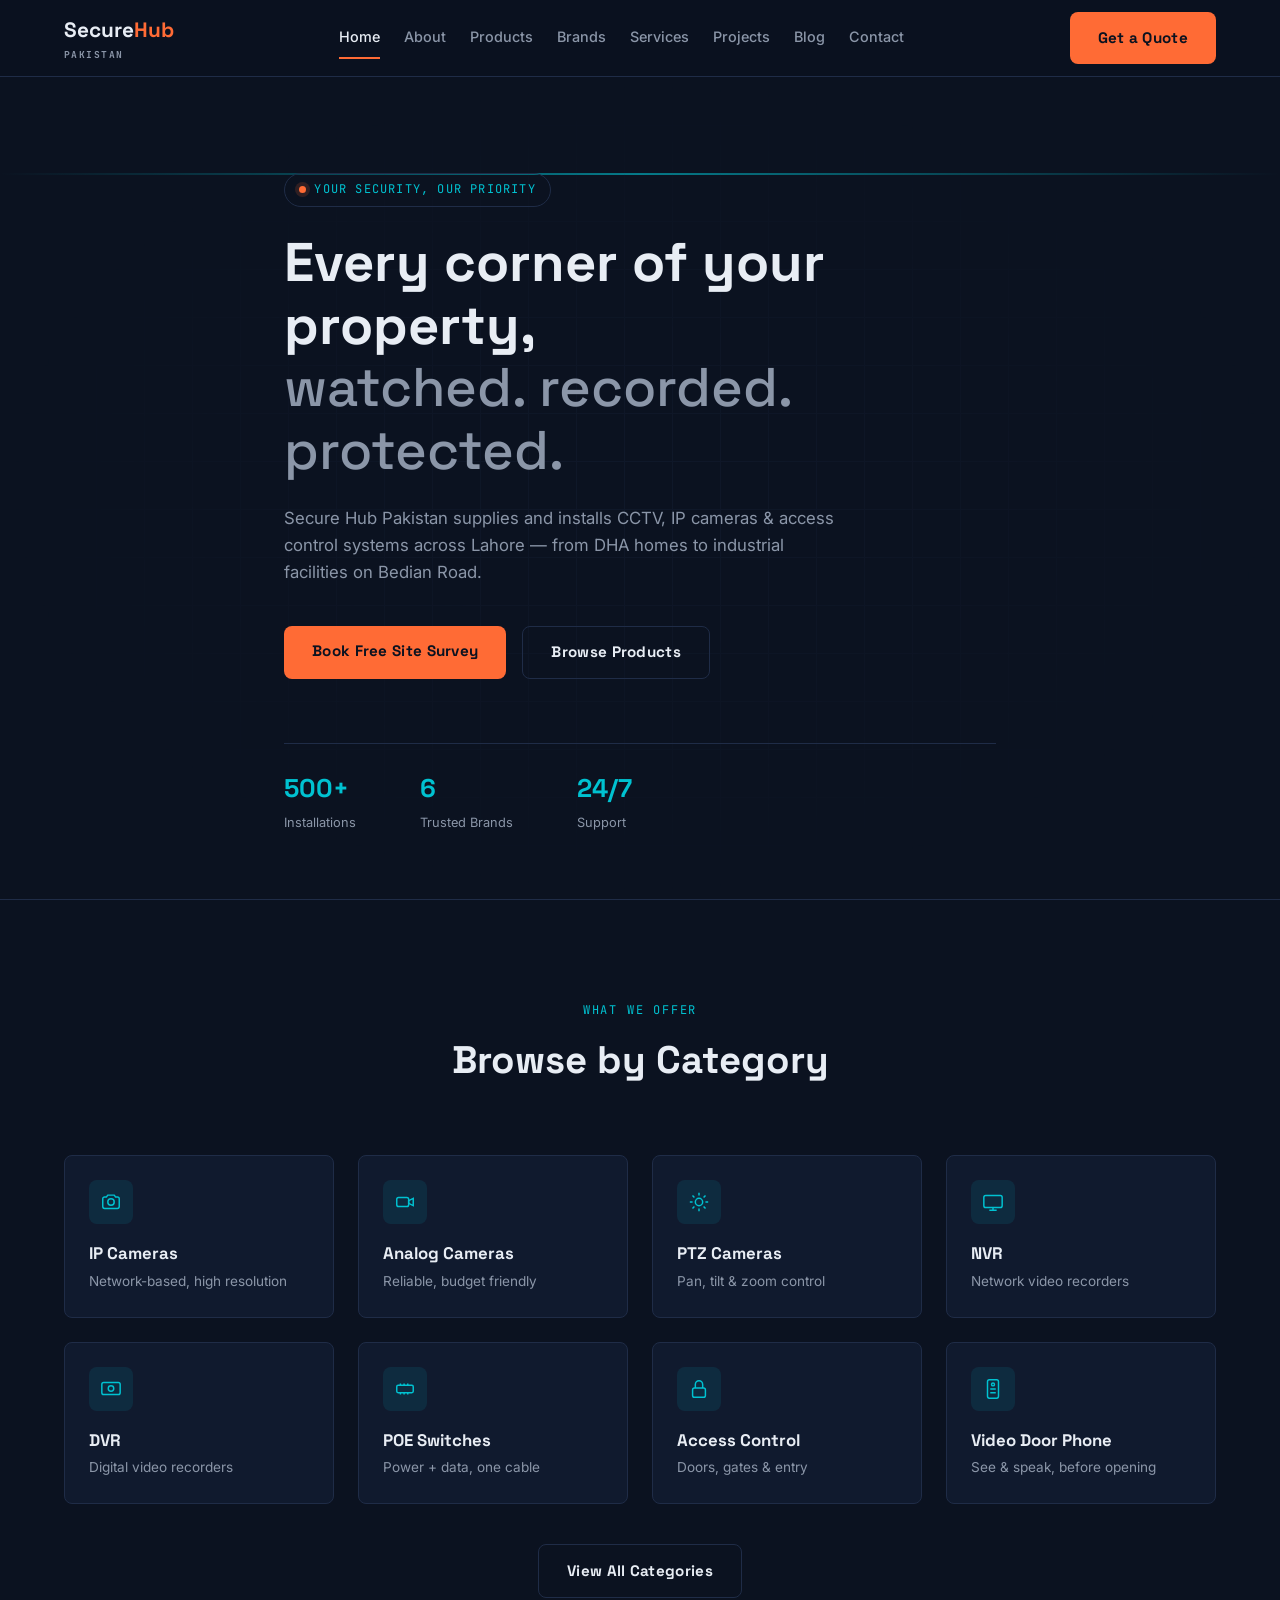
==== index.html @ 729c8b2f "Add navbar, hero, and categories section" ====
<!DOCTYPE html>
<html lang="en">
<head>
<meta charset="UTF-8">
<meta name="viewport" content="width=device-width, initial-scale=1.0">
<title>Secure Hub Pakistan | CCTV & Security Solutions Lahore</title>
<meta name="description" content="Secure Hub Pakistan - Trusted CCTV, IP Cameras & Security Systems dealer and installer in Lahore. Hikvision, Dahua, EZVIZ, IMOU, Tiandy, UNV.">
<link rel="preconnect" href="https://fonts.googleapis.com">
<link href="https://fonts.googleapis.com/css2?family=Space+Grotesk:wght@500;700&family=Inter:wght@400;500;600&family=JetBrains+Mono:wght@500&display=swap" rel="stylesheet">
<link rel="stylesheet" href="assets/css/variables.css">
<link rel="stylesheet" href="assets/css/style.css">
</head>
<body>

<!-- ===== NAVBAR ===== -->
<header class="navbar" id="navbar">
  <div class="container navbar__inner">
    <a href="index.html" class="navbar__logo">
      Secure<span>Hub</span> <small>PAKISTAN</small>
    </a>

    <nav class="navbar__links" id="navLinks">
      <a href="index.html" class="active">Home</a>
      <a href="about.html">About</a>
      <a href="products.html">Products</a>
      <a href="brands.html">Brands</a>
      <a href="services.html">Services</a>
      <a href="projects.html">Projects</a>
      <a href="blog.html">Blog</a>
      <a href="contact.html">Contact</a>
    </nav>

    <a href="contact.html" class="btn btn--primary navbar__cta">Get a Quote</a>

    <button class="navbar__toggle" id="navToggle" aria-label="Toggle menu">
      <span></span><span></span><span></span>
    </button>
  </div>
</header>

<!-- ===== HERO ===== -->
<section class="hero">
  <div class="hero__scanline"></div>
  <div class="hero__grid"></div>

  <div class="container hero__inner">
    <div class="hero__badge">
  <span class="hero__dot"></span> YOUR SECURITY, OUR PRIORITY
</div>

    <h1 class="hero__title">
      Every corner of your property,<br>
      <span>watched. recorded. protected.</span>
    </h1>

    <p class="hero__subtitle">
      Secure Hub Pakistan supplies and installs CCTV, IP cameras & access
      control systems across Lahore — from DHA homes to industrial
      facilities on Bedian Road.
    </p>

    <div class="hero__actions">
      <a href="contact.html" class="btn btn--primary">Book Free Site Survey</a>
      <a href="products.html" class="btn btn--ghost">Browse Products</a>
    </div>

    <div class="hero__stats">
      <div class="hero__stat">
        <strong>500+</strong>
        <span>Installations</span>
      </div>
      <div class="hero__stat">
        <strong>6</strong>
        <span>Trusted Brands</span>
      </div>
      <div class="hero__stat">
        <strong>24/7</strong>
        <span>Support</span>
      </div>
    </div>
  </div>
</section>
<!-- ===== PRODUCT CATEGORIES ===== -->
<section class="categories">
  <div class="container">
    <div class="section__head">
      <span class="section__eyebrow">WHAT WE OFFER</span>
      <h2 class="section__title">Browse by Category</h2>
    </div>

    <div class="categories__grid" id="categoriesGrid">
      <!-- Cards load automatically from data/categories.json -->
    </div>

    <div class="categories__more">
      <a href="products.html" class="btn btn--ghost">View All Categories</a>
    </div>
  </div>
</section>

<script src="assets/js/main.js"></script>
<script src="assets/js/categories.js"></script>
</body>
</html>
---- assets/css/variables.css ----
:root {
  /* Colors */
  --color-bg: #0B1220;
  --color-surface: #101A2E;
  --color-surface-light: #16223B;
  --color-text: #E8EDF4;
  --color-text-muted: #8B96A8;
  --color-accent: #FF6B35;      /* CTA / warm alert */
  --color-accent-hover: #FF7F52;
  --color-signal: #00C2D1;      /* tech / status cyan */
  --color-border: #1F2C47;

  /* Type */
  --font-display: 'Space Grotesk', sans-serif;
  --font-body: 'Inter', sans-serif;
  --font-mono: 'JetBrains Mono', monospace;

  /* Spacing scale */
  --space-1: 0.5rem;
  --space-2: 1rem;
  --space-3: 1.5rem;
  --space-4: 2.5rem;
  --space-5: 4rem;
  --space-6: 6rem;

  /* Layout */
  --container-width: 1200px;
  --radius: 8px;
}
---- assets/css/style.css ----
* { margin: 0; padding: 0; box-sizing: border-box; }

body {
  background: var(--color-bg);
  color: var(--color-text);
  font-family: var(--font-body);
  line-height: 1.6;
}

.container {
  max-width: var(--container-width);
  margin: 0 auto;
  padding: 0 var(--space-3);
}

a { text-decoration: none; color: inherit; }
ul { list-style: none; }

/* ===== Buttons ===== */
.btn {
  display: inline-block;
  padding: 0.85rem 1.75rem;
  border-radius: var(--radius);
  font-family: var(--font-display);
  font-weight: 700;
  font-size: 0.95rem;
  letter-spacing: 0.02em;
  transition: transform 0.15s ease, background 0.2s ease;
}
.btn--primary {
  background: var(--color-accent);
  color: #0B1220;
}
.btn--primary:hover {
  background: var(--color-accent-hover);
  transform: translateY(-2px);
}
.btn--ghost {
  border: 1px solid var(--color-border);
  color: var(--color-text);
}
.btn--ghost:hover {
  border-color: var(--color-signal);
  color: var(--color-signal);
}

/* ===== Navbar ===== */
.navbar {
  position: sticky;
  top: 0;
  z-index: 100;
  background: rgba(11, 18, 32, 0.85);
  backdrop-filter: blur(10px);
  border-bottom: 1px solid var(--color-border);
}
.navbar__inner {
  display: flex;
  align-items: center;
  justify-content: space-between;
  height: 76px;
}
.navbar__logo {
  font-family: var(--font-display);
  font-size: 1.3rem;
  font-weight: 700;
}
.navbar__logo span { color: var(--color-accent); }
.navbar__logo small {
  display: block;
  font-family: var(--font-mono);
  font-size: 0.6rem;
  letter-spacing: 0.15em;
  color: var(--color-text-muted);
}
.navbar__links {
  display: flex;
  gap: var(--space-3);
}
.navbar__links a {
  font-size: 0.9rem;
  font-weight: 500;
  color: var(--color-text-muted);
  padding: 0.5rem 0;
  border-bottom: 2px solid transparent;
  transition: color 0.2s ease, border-color 0.2s ease;
}
.navbar__links a:hover,
.navbar__links a.active {
  color: var(--color-text);
  border-bottom-color: var(--color-accent);
}
.navbar__toggle {
  display: none;
  flex-direction: column;
  gap: 5px;
  background: none;
  border: none;
  cursor: pointer;
}
.navbar__toggle span {
  width: 24px;
  height: 2px;
  background: var(--color-text);
}

/* ===== Hero ===== */
.hero {
  position: relative;
  overflow: hidden;
  padding: var(--space-6) 0 var(--space-5);
}
.hero__grid {
  position: absolute;
  inset: 0;
  background-image:
    linear-gradient(var(--color-border) 1px, transparent 1px),
    linear-gradient(90deg, var(--color-border) 1px, transparent 1px);
  background-size: 48px 48px;
  opacity: 0.25;
  mask-image: radial-gradient(ellipse at center, black 0%, transparent 70%);
}
.hero__scanline {
  position: absolute;
  left: 0; right: 0;
  height: 2px;
  background: linear-gradient(90deg, transparent, var(--color-signal), transparent);
  opacity: 0.6;
  animation: scan 6s linear infinite;
}
@keyframes scan {
  0% { top: 0%; }
  100% { top: 100%; }
}
.hero__inner {
  position: relative;
  z-index: 1;
  max-width: 760px;
}
.hero__badge {
  display: inline-flex;
  align-items: center;
  gap: 0.5rem;
  font-family: var(--font-mono);
  font-size: 0.75rem;
  letter-spacing: 0.1em;
  color: var(--color-signal);
  border: 1px solid var(--color-border);
  padding: 0.4rem 0.9rem;
  border-radius: 999px;
  margin-bottom: var(--space-3);
}
.hero__dot {
  width: 7px; height: 7px;
  border-radius: 50%;
  background: var(--color-accent);
  box-shadow: 0 0 0 4px rgba(255,107,53,0.15);
}
.hero__title {
  font-family: var(--font-display);
  font-size: clamp(2.2rem, 5vw, 3.4rem);
  font-weight: 700;
  line-height: 1.15;
  margin-bottom: var(--space-3);
}
.hero__title span { color: var(--color-text-muted); font-weight: 500; }
.hero__subtitle {
  font-size: 1.05rem;
  color: var(--color-text-muted);
  max-width: 560px;
  margin-bottom: var(--space-4);
}
.hero__actions {
  display: flex;
  gap: var(--space-2);
  margin-bottom: var(--space-5);
  flex-wrap: wrap;
}
.hero__stats {
  display: flex;
  gap: var(--space-5);
  padding-top: var(--space-3);
  border-top: 1px solid var(--color-border);
}
.hero__stat strong {
  display: block;
  font-family: var(--font-display);
  font-size: 1.6rem;
  color: var(--color-signal);
}
.hero__stat span {
  font-size: 0.8rem;
  color: var(--color-text-muted);
}

/* ===== Responsive ===== */
@media (max-width: 860px) {
  .navbar__links, .navbar__cta { display: none; }
  .navbar__toggle { display: flex; }
  .hero__stats { gap: var(--space-4); }
}
/* ===== Section Head (reusable) ===== */
.section__head {
  text-align: center;
  max-width: 560px;
  margin: 0 auto var(--space-5);
}
.section__eyebrow {
  font-family: var(--font-mono);
  font-size: 0.75rem;
  letter-spacing: 0.15em;
  color: var(--color-signal);
}
.section__title {
  font-family: var(--font-display);
  font-size: clamp(1.8rem, 3.5vw, 2.4rem);
  font-weight: 700;
  margin-top: var(--space-1);
}

/* ===== Categories ===== */
.categories {
  padding: var(--space-6) 0;
  border-top: 1px solid var(--color-border);
}
.categories__grid {
  display: grid;
  grid-template-columns: repeat(4, 1fr);
  gap: var(--space-3);
}
.cat-card {
  background: var(--color-surface);
  border: 1px solid var(--color-border);
  border-radius: var(--radius);
  padding: var(--space-3);
  transition: border-color 0.2s ease, transform 0.2s ease, background 0.2s ease;
}
.cat-card:hover {
  border-color: var(--color-accent);
  background: var(--color-surface-light);
  transform: translateY(-4px);
}
.cat-card__icon {
  width: 44px;
  height: 44px;
  display: flex;
  align-items: center;
  justify-content: center;
  border-radius: var(--radius);
  background: rgba(0, 194, 209, 0.1);
  color: var(--color-signal);
  margin-bottom: var(--space-2);
}
.cat-card:hover .cat-card__icon {
  background: rgba(255, 107, 53, 0.12);
  color: var(--color-accent);
}
.cat-card__icon svg { width: 22px; height: 22px; }
.cat-card h3 {
  font-family: var(--font-display);
  font-size: 1.05rem;
  font-weight: 700;
  margin-bottom: 0.25rem;
}
.cat-card p {
  font-size: 0.85rem;
  color: var(--color-text-muted);
}
.categories__more {
  text-align: center;
  margin-top: var(--space-4);
}

@media (max-width: 960px) {
  .categories__grid { grid-template-columns: repeat(2, 1fr); }
}
@media (max-width: 480px) {
  .categories__grid { grid-template-columns: 1fr; }
}
.cat-card__img {
  width: 100%;
  height: 120px;
  object-fit: cover;
  border-radius: var(--radius);
  margin-bottom: var(--space-2);
}
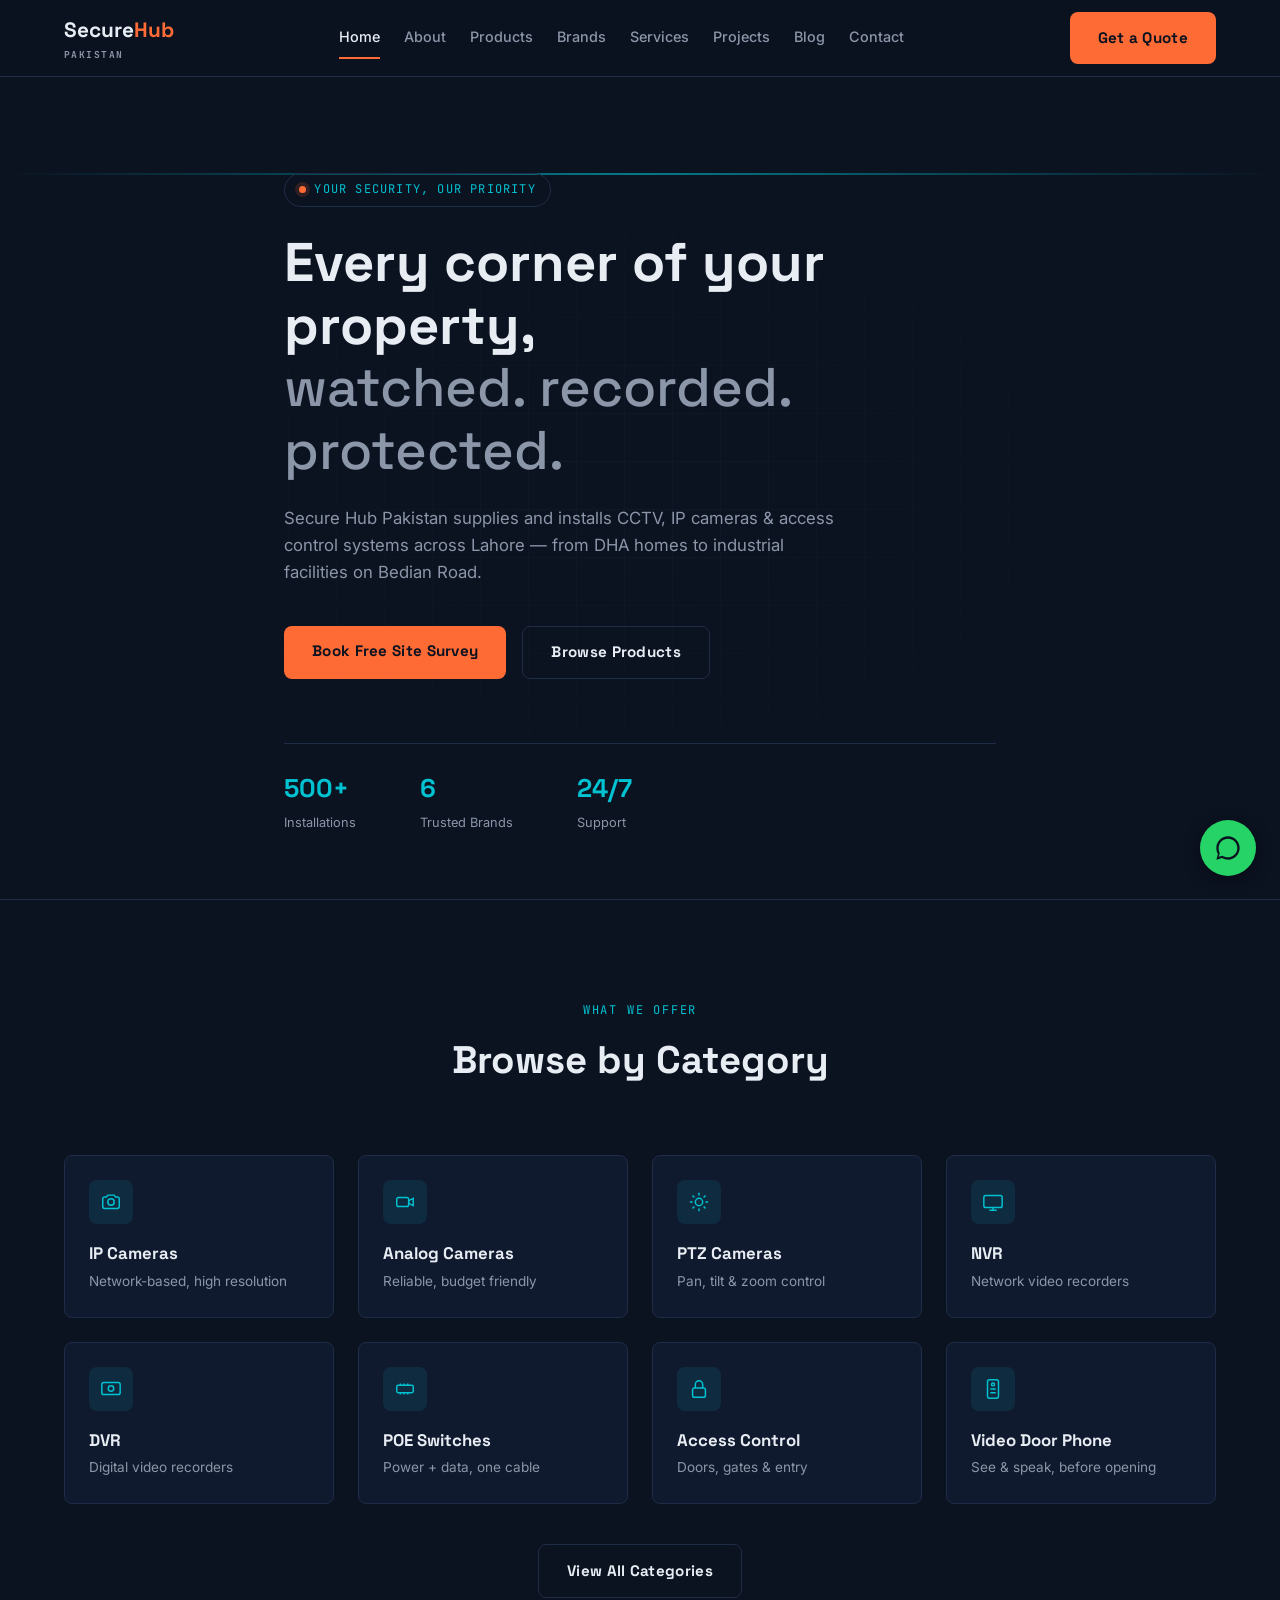
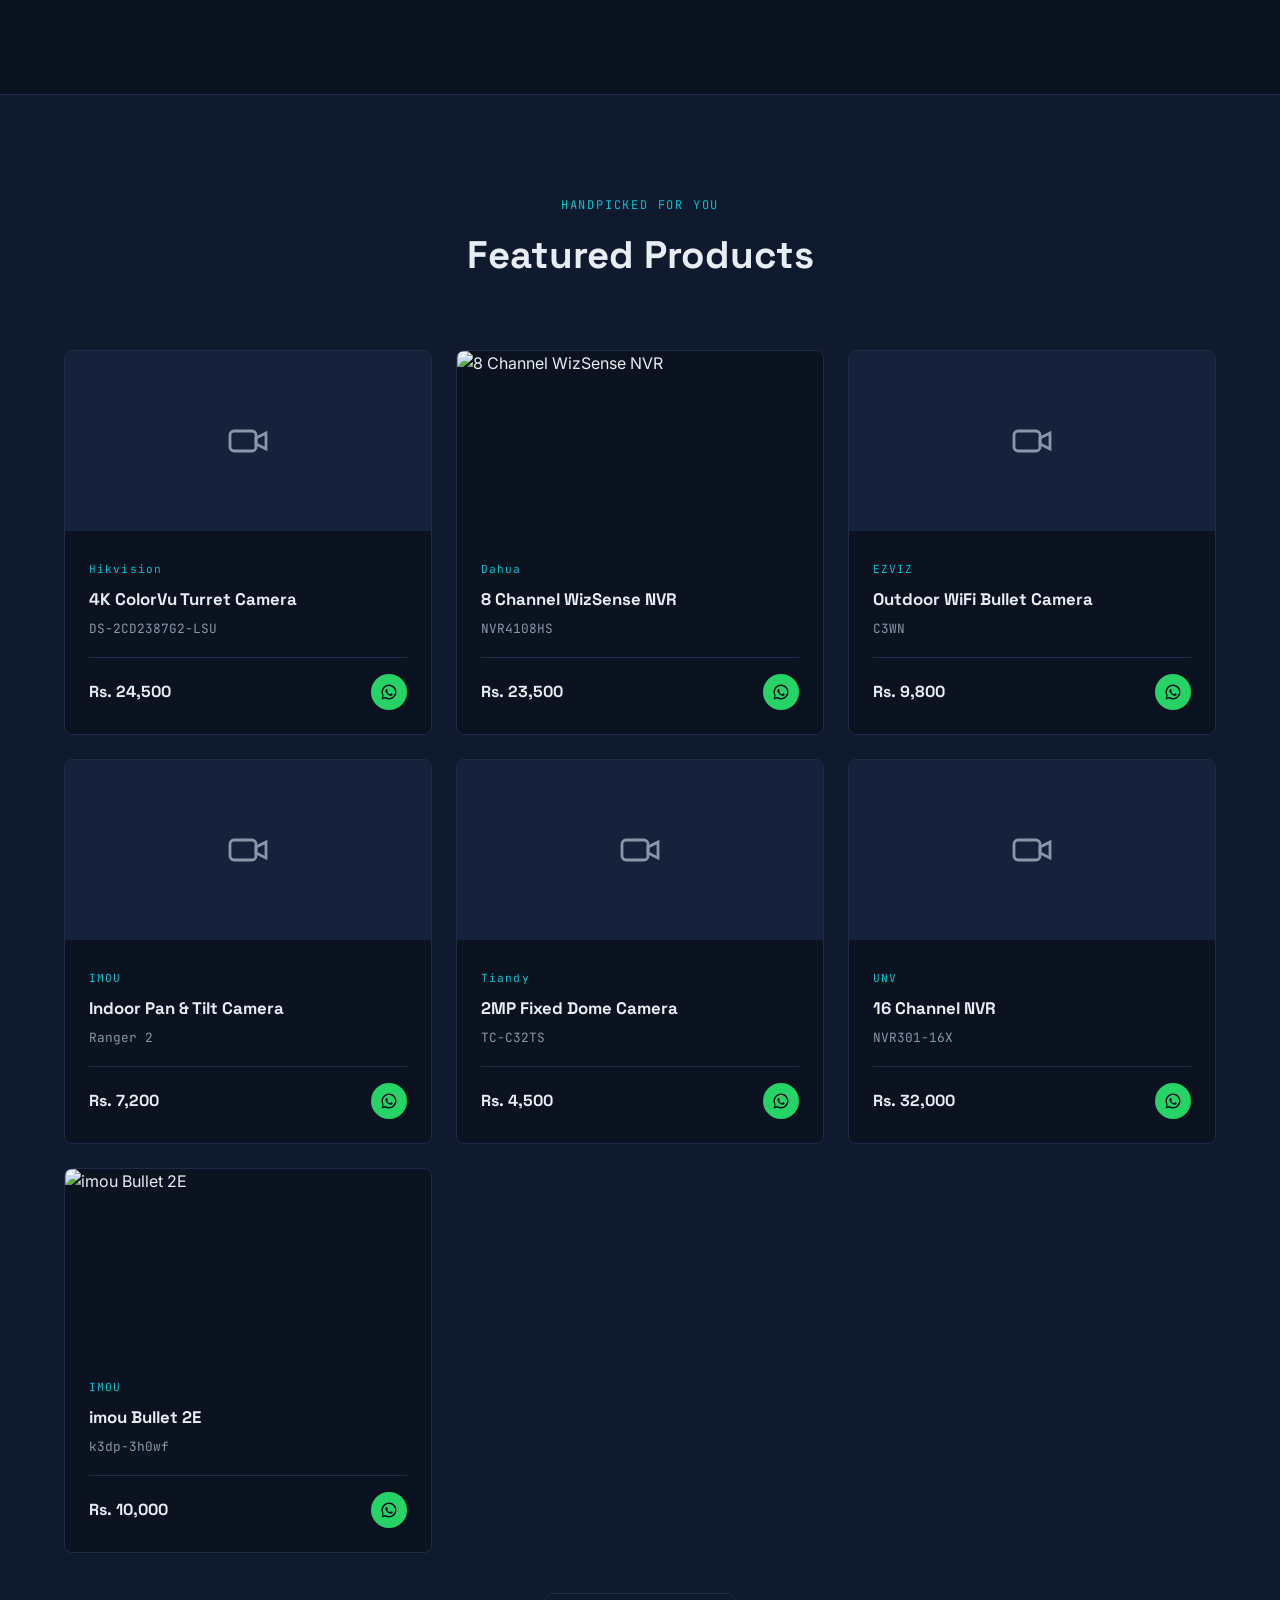
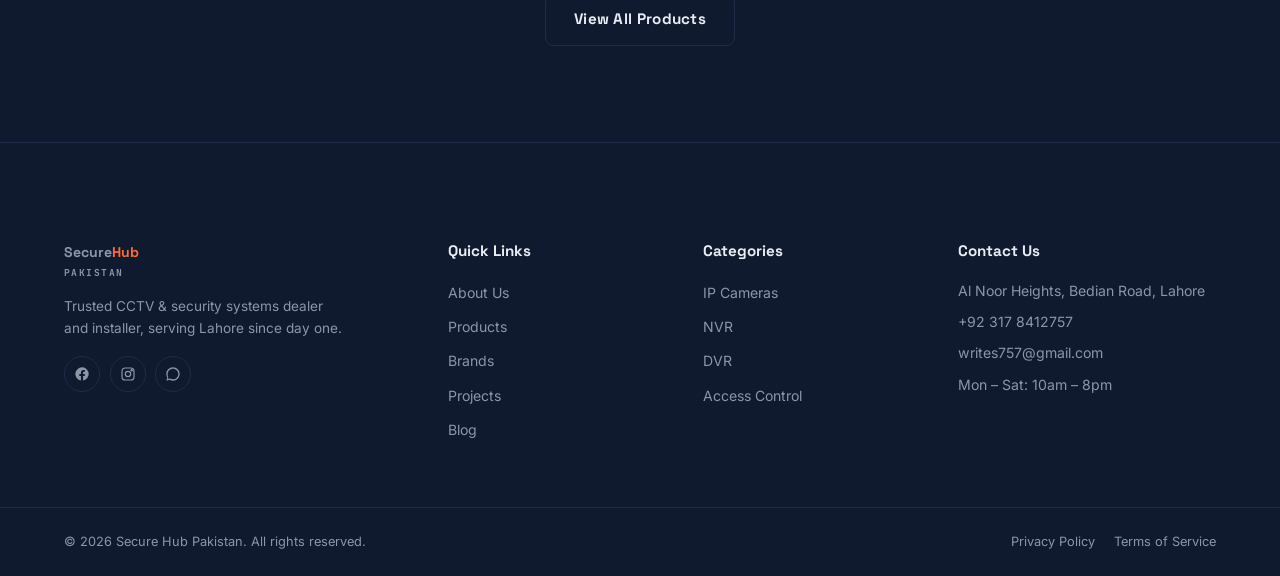
==== commit d62f04ed: "Fix footer structure, add real contact info" ====
--- a/index.html
+++ b/index.html
@@ -97,8 +97,95 @@
     </div>
   </div>
 </section>
+<!-- ===== FEATURED PRODUCTS ===== -->
+<section class="featured">
+  <div class="container">
+    <div class="section__head">
+      <span class="section__eyebrow">HANDPICKED FOR YOU</span>
+      <h2 class="section__title">Featured Products</h2>
+    </div>
+
+    <div class="featured__grid" id="featuredGrid">
+      <!-- Cards load automatically from data/products.json -->
+    </div>
+
+    <div class="categories__more">
+      <a href="products.html" class="btn btn--ghost">View All Products</a>
+    </div>
+  </div>
+</section>
+
+<!-- ===== FOOTER ===== -->
+<footer class="footer">
+  <div class="container footer__grid">
+
+    <div class="footer__col footer__brand">
+      <a href="index.html" class="footer__logo">Secure<span>Hub</span> <small>PAKISTAN</small></a>
+      <p>Trusted CCTV & security systems dealer and installer, serving Lahore since day one.</p>
+      <div class="footer__social">
+        <a href="#" aria-label="Facebook">
+          <svg viewBox="0 0 24 24" fill="currentColor"><path d="M22 12a10 10 0 1 0-11.6 9.9v-7H7.9V12h2.5V9.8c0-2.5 1.5-3.9 3.8-3.9 1.1 0 2.2.2 2.2.2v2.4h-1.2c-1.2 0-1.6.8-1.6 1.6V12h2.8l-.4 2.9h-2.4v7A10 10 0 0 0 22 12z"/></svg>
+        </a>
+        <a href="#" aria-label="Instagram">
+          <svg viewBox="0 0 24 24" fill="none" stroke="currentColor" stroke-width="1.8"><rect x="3" y="3" width="18" height="18" rx="5"/><circle cx="12" cy="12" r="4"/><circle cx="17.5" cy="6.5" r="1"/></svg>
+        </a>
+        <a href="https://wa.me/923178412757" aria-label="WhatsApp">
+          <svg viewBox="0 0 24 24" fill="currentColor"><path d="M12 2C6.48 2 2 6.48 2 12c0 1.87.5 3.63 1.38 5.15L2 22l4.98-1.35A9.94 9.94 0 0 0 12 22c5.52 0 10-4.48 10-10S17.52 2 12 2zm0 18c-1.6 0-3.13-.42-4.47-1.22l-.32-.19-3.14.85.85-3.06-.2-.32A7.94 7.94 0 0 1 4 12c0-4.41 3.59-8 8-8s8 3.59 8 8-3.59 8-8 8z"/></svg>
+        </a>
+      </div>
+    </div>
+
+    <div class="footer__col">
+      <h4>Quick Links</h4>
+      <ul>
+        <li><a href="about.html">About Us</a></li>
+        <li><a href="products.html">Products</a></li>
+        <li><a href="brands.html">Brands</a></li>
+        <li><a href="projects.html">Projects</a></li>
+        <li><a href="blog.html">Blog</a></li>
+      </ul>
+    </div>
+
+    <div class="footer__col">
+      <h4>Categories</h4>
+      <ul>
+        <li><a href="products.html?cat=ip-cameras">IP Cameras</a></li>
+        <li><a href="products.html?cat=nvr">NVR</a></li>
+        <li><a href="products.html?cat=dvr">DVR</a></li>
+        <li><a href="products.html?cat=access-control">Access Control</a></li>
+      </ul>
+    </div>
+
+    <div class="footer__col">
+      <h4>Contact Us</h4>
+      <ul class="footer__contact">
+        <li>Al Noor Heights, Bedian Road, Lahore</li>
+        <li><a href="tel:+923178412757">+92 317 8412757</a></li>
+        <li><a href="mailto:writes757@gmail.com">writes757@gmail.com</a></li>
+        <li>Mon – Sat: 10am – 8pm</li>
+      </ul>
+    </div>
+
+  </div>
+
+  <div class="footer__bottom">
+    <div class="container footer__bottom-inner">
+      <p>&copy; <span id="year"></span> Secure Hub Pakistan. All rights reserved.</p>
+      <div class="footer__legal">
+        <a href="privacy-policy.html">Privacy Policy</a>
+        <a href="terms.html">Terms of Service</a>
+      </div>
+    </div>
+  </div>
+</footer>
+
+<!-- ===== WHATSAPP FLOATING BUTTON ===== -->
+<a href="https://wa.me/923178412757" class="whatsapp-float" target="_blank" aria-label="Chat on WhatsApp">
+  <svg viewBox="0 0 24 24" fill="currentColor"><path d="M12 2C6.48 2 2 6.48 2 12c0 1.87.5 3.63 1.38 5.15L2 22l4.98-1.35A9.94 9.94 0 0 0 12 22c5.52 0 10-4.48 10-10S17.52 2 12 2zm0 18c-1.6 0-3.13-.42-4.47-1.22l-.32-.19-3.14.85.85-3.06-.2-.32A7.94 7.94 0 0 1 4 12c0-4.41 3.59-8 8-8s8 3.59 8 8-3.59 8-8 8z"/></svg>
+</a>
 
 <script src="assets/js/main.js"></script>
 <script src="assets/js/categories.js"></script>
+<script src="assets/js/products.js"></script>
 </body>
 </html>
--- a/assets/css/style.css
+++ b/assets/css/style.css
@@ -282,4 +282,205 @@
   object-fit: cover;
   border-radius: var(--radius);
   margin-bottom: var(--space-2);
+}
+/* ===== Featured Products ===== */
+.featured {
+  padding: var(--space-6) 0;
+  border-top: 1px solid var(--color-border);
+  background: var(--color-surface);
+}
+.featured__grid {
+  display: grid;
+  grid-template-columns: repeat(3, 1fr);
+  gap: var(--space-3);
+}
+.product-card {
+  background: var(--color-bg);
+  border: 1px solid var(--color-border);
+  border-radius: var(--radius);
+  overflow: hidden;
+  transition: border-color 0.2s ease, transform 0.2s ease;
+}
+.product-card:hover {
+  border-color: var(--color-signal);
+  transform: translateY(-4px);
+}
+.product-card__img {
+  width: 100%;
+  height: 180px;
+  object-fit: cover;
+  display: block;
+}
+.product-card__img--placeholder {
+  display: flex;
+  align-items: center;
+  justify-content: center;
+  background: var(--color-surface-light);
+  color: var(--color-text-muted);
+}
+.product-card__img--placeholder svg { width: 48px; height: 48px; }
+.product-card__body { padding: var(--space-3); }
+.product-card__brand {
+  font-family: var(--font-mono);
+  font-size: 0.7rem;
+  letter-spacing: 0.1em;
+  color: var(--color-signal);
+}
+.product-card__body h3 {
+  font-family: var(--font-display);
+  font-size: 1.05rem;
+  font-weight: 700;
+  margin: 0.35rem 0 0.15rem;
+}
+.product-card__model {
+  font-family: var(--font-mono);
+  font-size: 0.8rem;
+  color: var(--color-text-muted);
+}
+.product-card__footer {
+  display: flex;
+  align-items: center;
+  justify-content: space-between;
+  margin-top: var(--space-2);
+  padding-top: var(--space-2);
+  border-top: 1px solid var(--color-border);
+}
+.product-card__price {
+  font-family: var(--font-display);
+  font-weight: 700;
+  color: var(--color-text);
+}
+.product-card__whatsapp {
+  width: 36px;
+  height: 36px;
+  display: flex;
+  align-items: center;
+  justify-content: center;
+  border-radius: 50%;
+  background: #25D366;
+  color: #0B1220;
+  transition: transform 0.15s ease;
+}
+.product-card__whatsapp:hover { transform: scale(1.08); }
+.product-card__whatsapp svg { width: 18px; height: 18px; }
+
+@media (max-width: 960px) {
+  .featured__grid { grid-template-columns: repeat(2, 1fr); }
+}
+@media (max-width: 600px) {
+  .featured__grid { grid-template-columns: 1fr; }
+}
+/* ===== Footer ===== */
+.footer {
+  background: var(--color-surface);
+  border-top: 1px solid var(--color-border);
+  padding: var(--space-6) 0 0;
+}
+.footer__grid {
+  display: grid;
+  grid-template-columns: 1.6fr 1fr 1fr 1.2fr;
+  gap: var(--space-4);
+  padding-bottom: var(--space-5);
+}
+.footer__logo {
+  font-family: var(--font-display);
+  font-size: 1.2rem;
+  font-weight: 700;
+}
+.footer__logo span { color: var(--color-accent); }
+.footer__logo small {
+  display: block;
+  font-family: var(--font-mono);
+  font-size: 0.6rem;
+  letter-spacing: 0.15em;
+  color: var(--color-text-muted);
+}
+.footer__brand p {
+  color: var(--color-text-muted);
+  font-size: 0.85rem;
+  margin: var(--space-2) 0;
+  max-width: 280px;
+}
+.footer__social {
+  display: flex;
+  gap: 0.6rem;
+}
+.footer__social a {
+  width: 36px;
+  height: 36px;
+  display: flex;
+  align-items: center;
+  justify-content: center;
+  border: 1px solid var(--color-border);
+  border-radius: 50%;
+  color: var(--color-text-muted);
+  transition: color 0.2s ease, border-color 0.2s ease;
+}
+.footer__social a:hover {
+  color: var(--color-signal);
+  border-color: var(--color-signal);
+}
+.footer__social svg { width: 16px; height: 16px; }
+
+.footer__col h4 {
+  font-family: var(--font-display);
+  font-size: 0.95rem;
+  margin-bottom: var(--space-2);
+}
+.footer__col ul { display: flex; flex-direction: column; gap: 0.55rem; }
+.footer__col a {
+  color: var(--color-text-muted);
+  font-size: 0.88rem;
+  transition: color 0.2s ease;
+}
+.footer__col a:hover { color: var(--color-signal); }
+.footer__contact li {
+  color: var(--color-text-muted);
+  font-size: 0.88rem;
+}
+
+.footer__bottom {
+  border-top: 1px solid var(--color-border);
+  padding: var(--space-3) 0;
+}
+.footer__bottom-inner {
+  display: flex;
+  justify-content: space-between;
+  align-items: center;
+  flex-wrap: wrap;
+  gap: 0.5rem;
+}
+.footer__bottom-inner p {
+  font-size: 0.8rem;
+  color: var(--color-text-muted);
+}
+.footer__legal { display: flex; gap: 1.2rem; }
+.footer__legal a { font-size: 0.8rem; color: var(--color-text-muted); }
+.footer__legal a:hover { color: var(--color-signal); }
+
+/* ===== WhatsApp Floating Button ===== */
+.whatsapp-float {
+  position: fixed;
+  bottom: 24px;
+  right: 24px;
+  width: 56px;
+  height: 56px;
+  background: #25D366;
+  color: #0B1220;
+  border-radius: 50%;
+  display: flex;
+  align-items: center;
+  justify-content: center;
+  box-shadow: 0 4px 16px rgba(0,0,0,0.35);
+  z-index: 200;
+  transition: transform 0.2s ease;
+}
+.whatsapp-float:hover { transform: scale(1.08); }
+.whatsapp-float svg { width: 28px; height: 28px; }
+
+@media (max-width: 860px) {
+  .footer__grid { grid-template-columns: 1fr 1fr; }
+}
+@media (max-width: 500px) {
+  .footer__grid { grid-template-columns: 1fr; }
 }
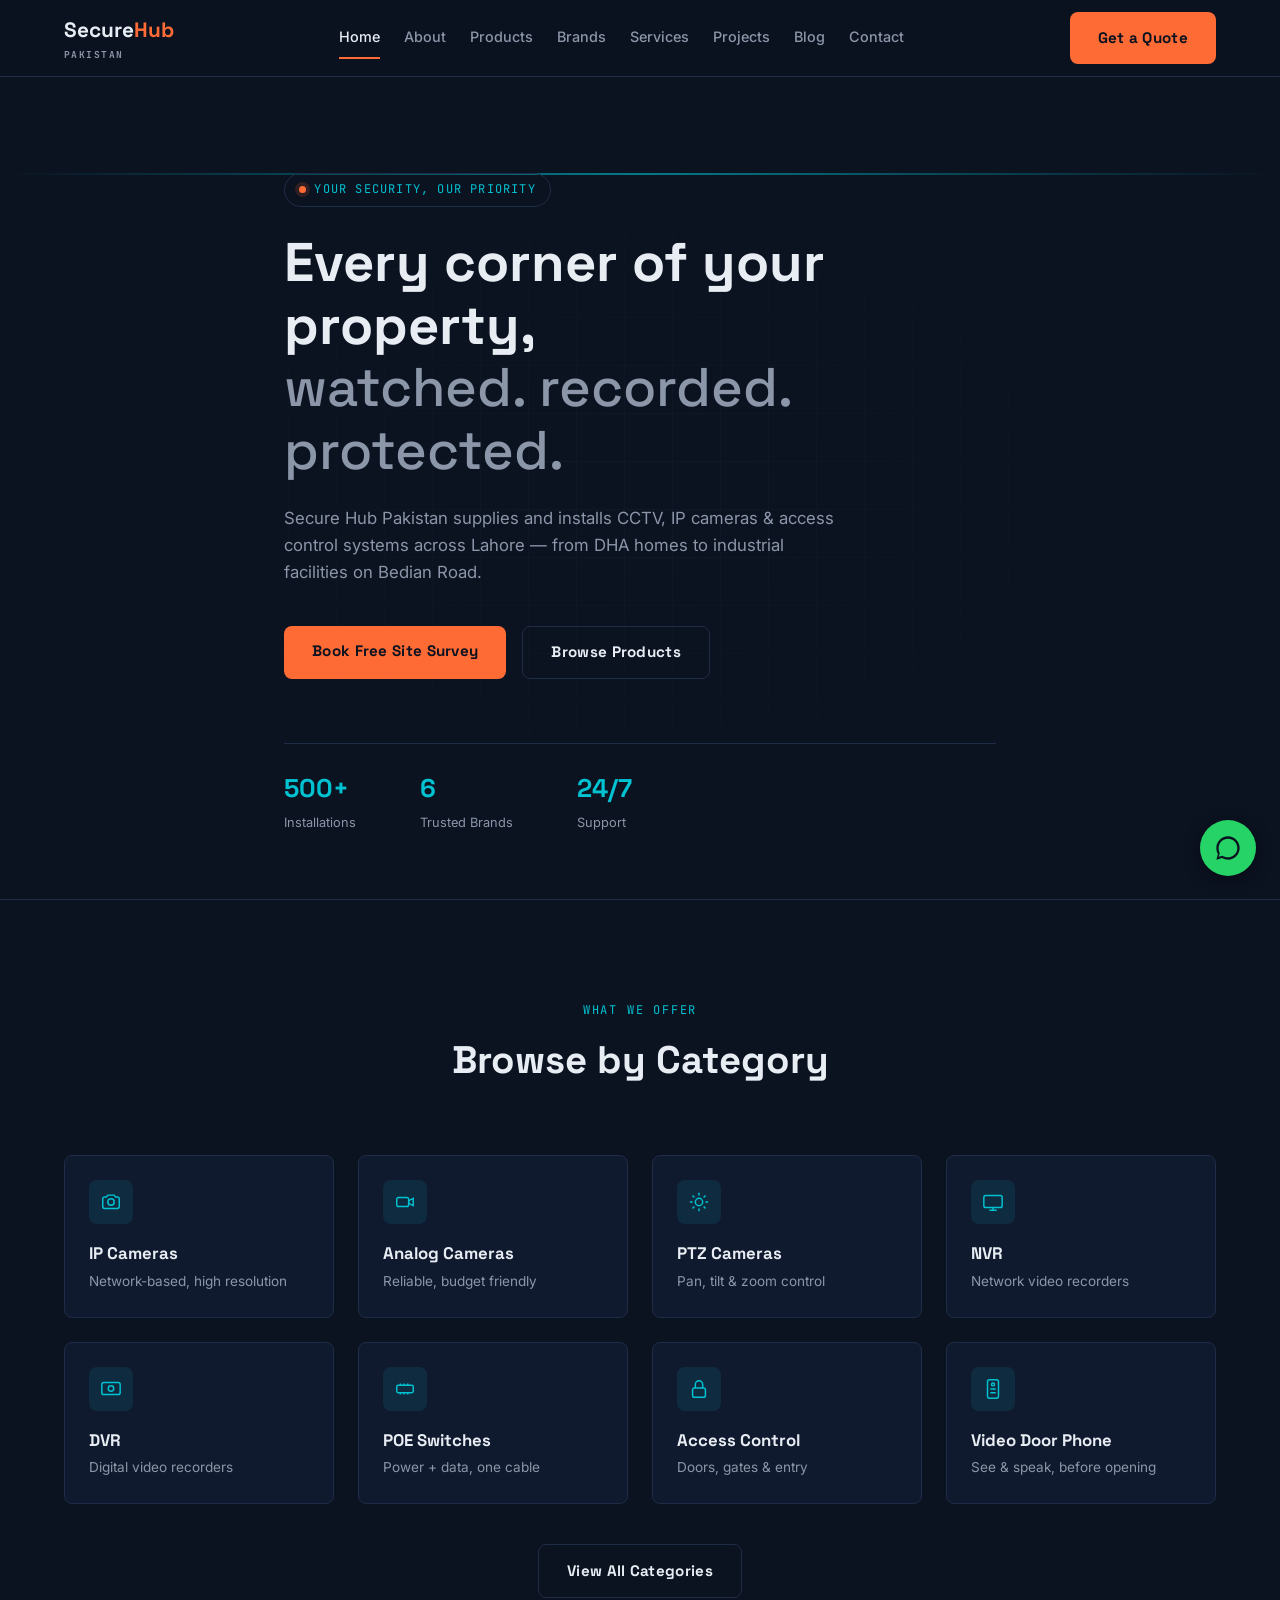
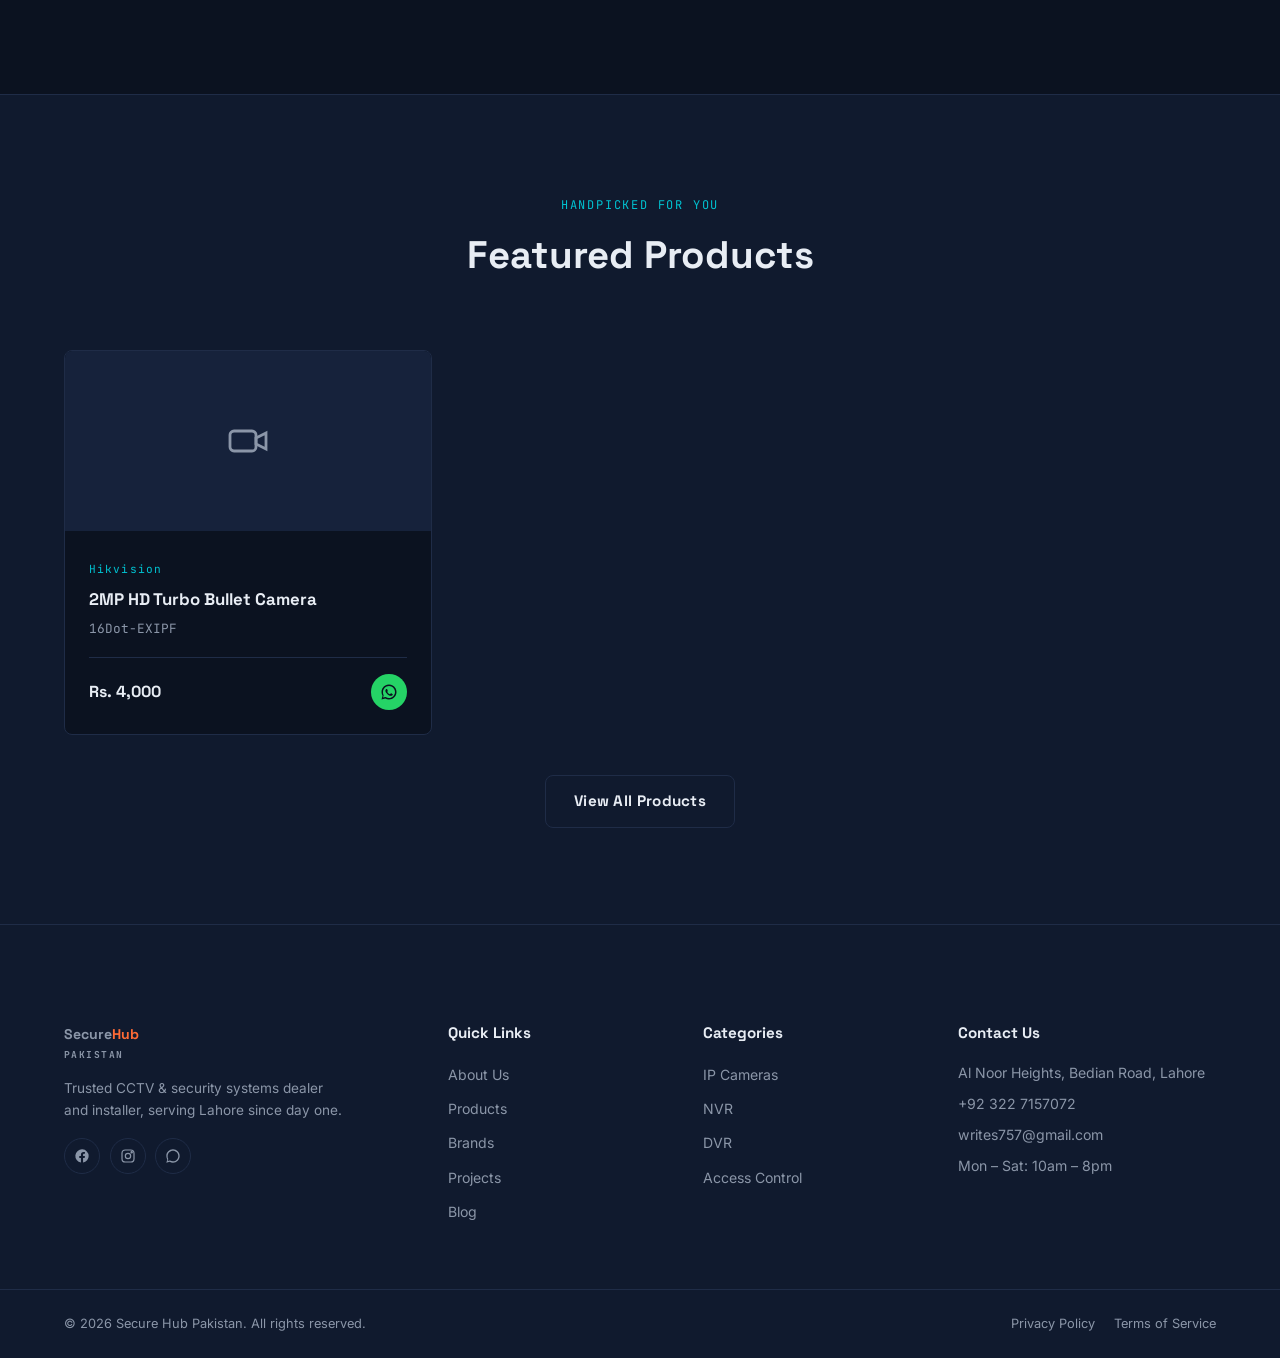
==== commit fedafbb3: "Update phone and WhatsApp number" ====
--- a/index.html
+++ b/index.html
@@ -129,7 +129,7 @@
         <a href="#" aria-label="Instagram">
           <svg viewBox="0 0 24 24" fill="none" stroke="currentColor" stroke-width="1.8"><rect x="3" y="3" width="18" height="18" rx="5"/><circle cx="12" cy="12" r="4"/><circle cx="17.5" cy="6.5" r="1"/></svg>
         </a>
-        <a href="https://wa.me/923178412757" aria-label="WhatsApp">
+        <a href="https://wa.me/923227157072" aria-label="WhatsApp">
           <svg viewBox="0 0 24 24" fill="currentColor"><path d="M12 2C6.48 2 2 6.48 2 12c0 1.87.5 3.63 1.38 5.15L2 22l4.98-1.35A9.94 9.94 0 0 0 12 22c5.52 0 10-4.48 10-10S17.52 2 12 2zm0 18c-1.6 0-3.13-.42-4.47-1.22l-.32-.19-3.14.85.85-3.06-.2-.32A7.94 7.94 0 0 1 4 12c0-4.41 3.59-8 8-8s8 3.59 8 8-3.59 8-8 8z"/></svg>
         </a>
       </div>
@@ -160,7 +160,7 @@
       <h4>Contact Us</h4>
       <ul class="footer__contact">
         <li>Al Noor Heights, Bedian Road, Lahore</li>
-        <li><a href="tel:+923178412757">+92 317 8412757</a></li>
+        <li><a href="tel:+923227157072">+92 322 7157072</a></li>
         <li><a href="mailto:writes757@gmail.com">writes757@gmail.com</a></li>
         <li>Mon – Sat: 10am – 8pm</li>
       </ul>
@@ -180,7 +180,7 @@
 </footer>
 
 <!-- ===== WHATSAPP FLOATING BUTTON ===== -->
-<a href="https://wa.me/923178412757" class="whatsapp-float" target="_blank" aria-label="Chat on WhatsApp">
+<a href="https://wa.me/923227157072" class="whatsapp-float" target="_blank" aria-label="Chat on WhatsApp">
   <svg viewBox="0 0 24 24" fill="currentColor"><path d="M12 2C6.48 2 2 6.48 2 12c0 1.87.5 3.63 1.38 5.15L2 22l4.98-1.35A9.94 9.94 0 0 0 12 22c5.52 0 10-4.48 10-10S17.52 2 12 2zm0 18c-1.6 0-3.13-.42-4.47-1.22l-.32-.19-3.14.85.85-3.06-.2-.32A7.94 7.94 0 0 1 4 12c0-4.41 3.59-8 8-8s8 3.59 8 8-3.59 8-8 8z"/></svg>
 </a>
 
--- a/assets/css/style.css
+++ b/assets/css/style.css
@@ -483,4 +483,491 @@
 }
 @media (max-width: 500px) {
   .footer__grid { grid-template-columns: 1fr; }
+}
+/* ===== Page Header ===== */
+.page-header {
+  padding: var(--space-5) 0 var(--space-4);
+  border-bottom: 1px solid var(--color-border);
+}
+.page-header__title {
+  font-family: var(--font-display);
+  font-size: clamp(1.8rem, 4vw, 2.6rem);
+  font-weight: 700;
+  margin: 0.4rem 0;
+}
+.page-header__crumb {
+  font-size: 0.85rem;
+  color: var(--color-text-muted);
+}
+.page-header__crumb a { color: var(--color-signal); }
+
+/* ===== Shop Layout ===== */
+.shop { padding: var(--space-5) 0 var(--space-6); }
+.shop__layout {
+  display: grid;
+  grid-template-columns: 260px 1fr;
+  gap: var(--space-4);
+  align-items: start;
+}
+
+.shop__sidebar {
+  background: var(--color-surface);
+  border: 1px solid var(--color-border);
+  border-radius: var(--radius);
+  padding: var(--space-3);
+  position: sticky;
+  top: 100px;
+}
+.filter-group { margin-bottom: var(--space-3); }
+.filter-group h4 {
+  font-family: var(--font-display);
+  font-size: 0.9rem;
+  margin-bottom: 0.6rem;
+}
+.filter-group input[type="text"] {
+  width: 100%;
+  padding: 0.6rem;
+  background: var(--color-bg);
+  border: 1px solid var(--color-border);
+  border-radius: 6px;
+  color: var(--color-text);
+  font-size: 0.85rem;
+}
+.filter-item {
+  display: flex;
+  align-items: center;
+  gap: 0.5rem;
+  font-size: 0.85rem;
+  color: var(--color-text-muted);
+  padding: 0.35rem 0;
+  cursor: pointer;
+}
+.filter-item:hover { color: var(--color-text); }
+.filter-clear { width: 100%; text-align: center; }
+
+.shop__results-bar {
+  margin-bottom: var(--space-3);
+  font-size: 0.85rem;
+  color: var(--color-text-muted);
+}
+.shop__grid {
+  display: grid;
+  grid-template-columns: repeat(3, 1fr);
+  gap: var(--space-3);
+}
+.shop__empty {
+  color: var(--color-text-muted);
+  padding: var(--space-4) 0;
+}
+
+@media (max-width: 900px) {
+  .shop__layout { grid-template-columns: 1fr; }
+  .shop__sidebar { position: static; }
+  .shop__grid { grid-template-columns: repeat(2, 1fr); }
+}
+@media (max-width: 560px) {
+  .shop__grid { grid-template-columns: 1fr; }
+}
+/* ===== About Intro ===== */
+.about-intro { padding: var(--space-6) 0; }
+.about-intro__grid {
+  display: grid;
+  grid-template-columns: 1.4fr 1fr;
+  gap: var(--space-5);
+  align-items: center;
+}
+.about-intro p {
+  color: var(--color-text-muted);
+  margin-bottom: var(--space-2);
+}
+.about-stats {
+  display: grid;
+  grid-template-columns: 1fr 1fr;
+  gap: var(--space-2);
+}
+.about-stats__item {
+  background: var(--color-surface);
+  border: 1px solid var(--color-border);
+  border-radius: var(--radius);
+  padding: var(--space-3);
+  text-align: center;
+}
+.about-stats__item strong {
+  display: block;
+  font-family: var(--font-display);
+  font-size: 1.8rem;
+  color: var(--color-signal);
+}
+.about-stats__item span {
+  font-size: 0.8rem;
+  color: var(--color-text-muted);
+}
+
+/* ===== Vision / Mission ===== */
+.vm {
+  padding: var(--space-5) 0;
+  border-top: 1px solid var(--color-border);
+  border-bottom: 1px solid var(--color-border);
+  background: var(--color-surface);
+}
+.vm__grid {
+  display: grid;
+  grid-template-columns: 1fr 1fr;
+  gap: var(--space-3);
+}
+.vm__card {
+  background: var(--color-bg);
+  border: 1px solid var(--color-border);
+  border-radius: var(--radius);
+  padding: var(--space-4);
+}
+.vm__icon {
+  width: 48px;
+  height: 48px;
+  border-radius: var(--radius);
+  background: rgba(255, 107, 53, 0.1);
+  color: var(--color-accent);
+  display: flex;
+  align-items: center;
+  justify-content: center;
+  margin-bottom: var(--space-2);
+}
+.vm__icon svg { width: 24px; height: 24px; }
+.vm__card h3 {
+  font-family: var(--font-display);
+  font-size: 1.15rem;
+  margin-bottom: 0.5rem;
+}
+.vm__card p { color: var(--color-text-muted); font-size: 0.9rem; }
+
+/* ===== Why Choose Us ===== */
+.why { padding: var(--space-6) 0; }
+.why__grid {
+  display: grid;
+  grid-template-columns: repeat(4, 1fr);
+  gap: var(--space-3);
+}
+.why__card {
+  text-align: center;
+  padding: var(--space-3);
+}
+.why__icon {
+  width: 52px;
+  height: 52px;
+  margin: 0 auto var(--space-2);
+  border-radius: 50%;
+  background: rgba(0, 194, 209, 0.1);
+  color: var(--color-signal);
+  display: flex;
+  align-items: center;
+  justify-content: center;
+}
+.why__icon svg { width: 24px; height: 24px; }
+.why__card h3 {
+  font-family: var(--font-display);
+  font-size: 1rem;
+  margin-bottom: 0.4rem;
+}
+.why__card p { color: var(--color-text-muted); font-size: 0.85rem; }
+
+@media (max-width: 900px) {
+  .about-intro__grid { grid-template-columns: 1fr; }
+  .vm__grid { grid-template-columns: 1fr; }
+  .why__grid { grid-template-columns: repeat(2, 1fr); }
+}
+@media (max-width: 500px) {
+  .why__grid { grid-template-columns: 1fr; }
+}
+/* ===== Contact Page ===== */
+.contact { padding: var(--space-6) 0; }
+.contact__grid {
+  display: grid;
+  grid-template-columns: 1fr 1.1fr;
+  gap: var(--space-5);
+  align-items: start;
+}
+.contact__lead {
+  color: var(--color-text-muted);
+  margin: var(--space-2) 0 var(--space-4);
+}
+.contact-card {
+  display: flex;
+  gap: var(--space-2);
+  align-items: flex-start;
+  padding: var(--space-2) 0;
+  border-bottom: 1px solid var(--color-border);
+}
+.contact-card:last-child { border-bottom: none; }
+.contact-card__icon {
+  width: 42px;
+  height: 42px;
+  flex-shrink: 0;
+  border-radius: var(--radius);
+  background: rgba(0, 194, 209, 0.1);
+  color: var(--color-signal);
+  display: flex;
+  align-items: center;
+  justify-content: center;
+}
+.contact-card__icon svg { width: 20px; height: 20px; }
+.contact-card h4 {
+  font-family: var(--font-display);
+  font-size: 0.95rem;
+  margin-bottom: 0.2rem;
+}
+.contact-card p, .contact-card a { color: var(--color-text-muted); font-size: 0.9rem; }
+.contact-card a:hover { color: var(--color-signal); }
+
+.contact-form {
+  background: var(--color-surface);
+  border: 1px solid var(--color-border);
+  border-radius: var(--radius);
+  padding: var(--space-4);
+}
+.contact-form h3 {
+  font-family: var(--font-display);
+  margin-bottom: var(--space-3);
+}
+.contact-form label {
+  display: block;
+  font-size: 0.82rem;
+  color: var(--color-text-muted);
+  margin: var(--space-2) 0 0.35rem;
+}
+.contact-form input,
+.contact-form select,
+.contact-form textarea {
+  width: 100%;
+  padding: 0.7rem;
+  background: var(--color-bg);
+  border: 1px solid var(--color-border);
+  border-radius: 6px;
+  color: var(--color-text);
+  font-family: var(--font-body);
+  font-size: 0.9rem;
+  resize: vertical;
+}
+.contact-form__submit {
+  width: 100%;
+  margin-top: var(--space-3);
+  text-align: center;
+}
+.contact-form__note {
+  font-size: 0.78rem;
+  color: var(--color-text-muted);
+  text-align: center;
+  margin-top: 0.6rem;
+}
+
+/* ===== Map ===== */
+.map-section {
+  line-height: 0;
+  border-top: 1px solid var(--color-border);
+}
+
+@media (max-width: 900px) {
+  .contact__grid { grid-template-columns: 1fr; }
+}
+/* ===== Brands Page ===== */
+.brands-page { padding: var(--space-6) 0; }
+.brands-page__grid {
+  display: grid;
+  grid-template-columns: repeat(4, 1fr);
+  gap: var(--space-3);
+}
+.brand-card {
+  background: var(--color-surface);
+  border: 1px solid var(--color-border);
+  border-radius: var(--radius);
+  padding: var(--space-4);
+  text-align: center;
+  transition: border-color 0.2s ease, transform 0.2s ease;
+}
+.brand-card:hover {
+  border-color: var(--color-accent);
+  transform: translateY(-4px);
+}
+.brand-card__logo {
+  width: 64px;
+  height: 64px;
+  margin: 0 auto var(--space-2);
+  border-radius: 50%;
+  background: var(--color-surface-light);
+  display: flex;
+  align-items: center;
+  justify-content: center;
+  overflow: hidden;
+}
+.brand-card__initial {
+  font-family: var(--font-display);
+  font-size: 1.6rem;
+  font-weight: 700;
+  color: var(--color-signal);
+}
+.brand-card__logo-img { width: 100%; height: 100%; object-fit: contain; }
+.brand-card h3 {
+  font-family: var(--font-display);
+  font-size: 1.1rem;
+  margin-bottom: 0.4rem;
+}
+.brand-card p {
+  font-size: 0.82rem;
+  color: var(--color-text-muted);
+}
+
+@media (max-width: 900px) {
+  .brands-page__grid { grid-template-columns: repeat(2, 1fr); }
+}
+@media (max-width: 500px) {
+  .brands-page__grid { grid-template-columns: 1fr; }
+}
+/* ===== Services Page ===== */
+.services-page { padding: var(--space-6) 0; }
+.services-page__grid {
+  display: grid;
+  grid-template-columns: repeat(3, 1fr);
+  gap: var(--space-3);
+  margin-bottom: var(--space-6);
+}
+.service-card {
+  background: var(--color-surface);
+  border: 1px solid var(--color-border);
+  border-radius: var(--radius);
+  padding: var(--space-3);
+  transition: border-color 0.2s ease, transform 0.2s ease;
+}
+.service-card:hover {
+  border-color: var(--color-signal);
+  transform: translateY(-4px);
+}
+.service-card__icon {
+  width: 48px;
+  height: 48px;
+  border-radius: var(--radius);
+  background: rgba(0, 194, 209, 0.1);
+  color: var(--color-signal);
+  display: flex;
+  align-items: center;
+  justify-content: center;
+  margin-bottom: var(--space-2);
+}
+.service-card__icon svg { width: 24px; height: 24px; }
+.service-card h3 {
+  font-family: var(--font-display);
+  font-size: 1.05rem;
+  margin-bottom: 0.4rem;
+}
+.service-card p {
+  font-size: 0.85rem;
+  color: var(--color-text-muted);
+}
+
+.services-page__cta {
+  text-align: center;
+  background: var(--color-surface);
+  border: 1px solid var(--color-border);
+  border-radius: var(--radius);
+  padding: var(--space-5);
+}
+.services-page__cta h2 {
+  font-family: var(--font-display);
+  font-size: 1.5rem;
+  margin-bottom: 0.5rem;
+}
+.services-page__cta p {
+  color: var(--color-text-muted);
+  margin-bottom: var(--space-3);
+}
+
+@media (max-width: 900px) {
+  .services-page__grid { grid-template-columns: repeat(2, 1fr); }
+}
+@media (max-width: 560px) {
+  .services-page__grid { grid-template-columns: 1fr; }
+}
+/* ===== Projects Page ===== */
+.projects-page { padding: var(--space-6) 0; }
+
+.project-tabs {
+  display: flex;
+  gap: 0.6rem;
+  margin-bottom: var(--space-4);
+  flex-wrap: wrap;
+}
+.project-tab {
+  background: var(--color-surface);
+  border: 1px solid var(--color-border);
+  color: var(--color-text-muted);
+  padding: 0.55rem 1.2rem;
+  border-radius: 999px;
+  font-family: var(--font-display);
+  font-size: 0.85rem;
+  font-weight: 700;
+  cursor: pointer;
+  text-transform: capitalize;
+  transition: all 0.2s ease;
+}
+.project-tab:hover { color: var(--color-text); }
+.project-tab.active {
+  background: var(--color-accent);
+  border-color: var(--color-accent);
+  color: #0B1220;
+}
+
+.projects-page__grid {
+  display: grid;
+  grid-template-columns: repeat(3, 1fr);
+  gap: var(--space-3);
+}
+.project-card {
+  background: var(--color-surface);
+  border: 1px solid var(--color-border);
+  border-radius: var(--radius);
+  overflow: hidden;
+}
+.project-card__img {
+  width: 100%;
+  height: 180px;
+  object-fit: cover;
+  display: block;
+}
+.project-card__img--placeholder {
+  display: flex;
+  align-items: center;
+  justify-content: center;
+  background: var(--color-surface-light);
+  color: var(--color-text-muted);
+}
+.project-card__img--placeholder svg { width: 40px; height: 40px; }
+.project-card__body { padding: var(--space-3); }
+.project-card__type {
+  display: inline-block;
+  font-family: var(--font-mono);
+  font-size: 0.7rem;
+  letter-spacing: 0.08em;
+  text-transform: uppercase;
+  color: var(--color-signal);
+  margin-bottom: 0.4rem;
+}
+.project-card__body h3 {
+  font-family: var(--font-display);
+  font-size: 1.05rem;
+  margin-bottom: 0.3rem;
+}
+.project-card__location {
+  font-size: 0.8rem;
+  color: var(--color-text-muted);
+  margin-bottom: 0.6rem;
+}
+.project-card__desc {
+  font-size: 0.85rem;
+  color: var(--color-text-muted);
+  line-height: 1.5;
+}
+
+@media (max-width: 900px) {
+  .projects-page__grid { grid-template-columns: repeat(2, 1fr); }
+}
+@media (max-width: 560px) {
+  .projects-page__grid { grid-template-columns: 1fr; }
 }
